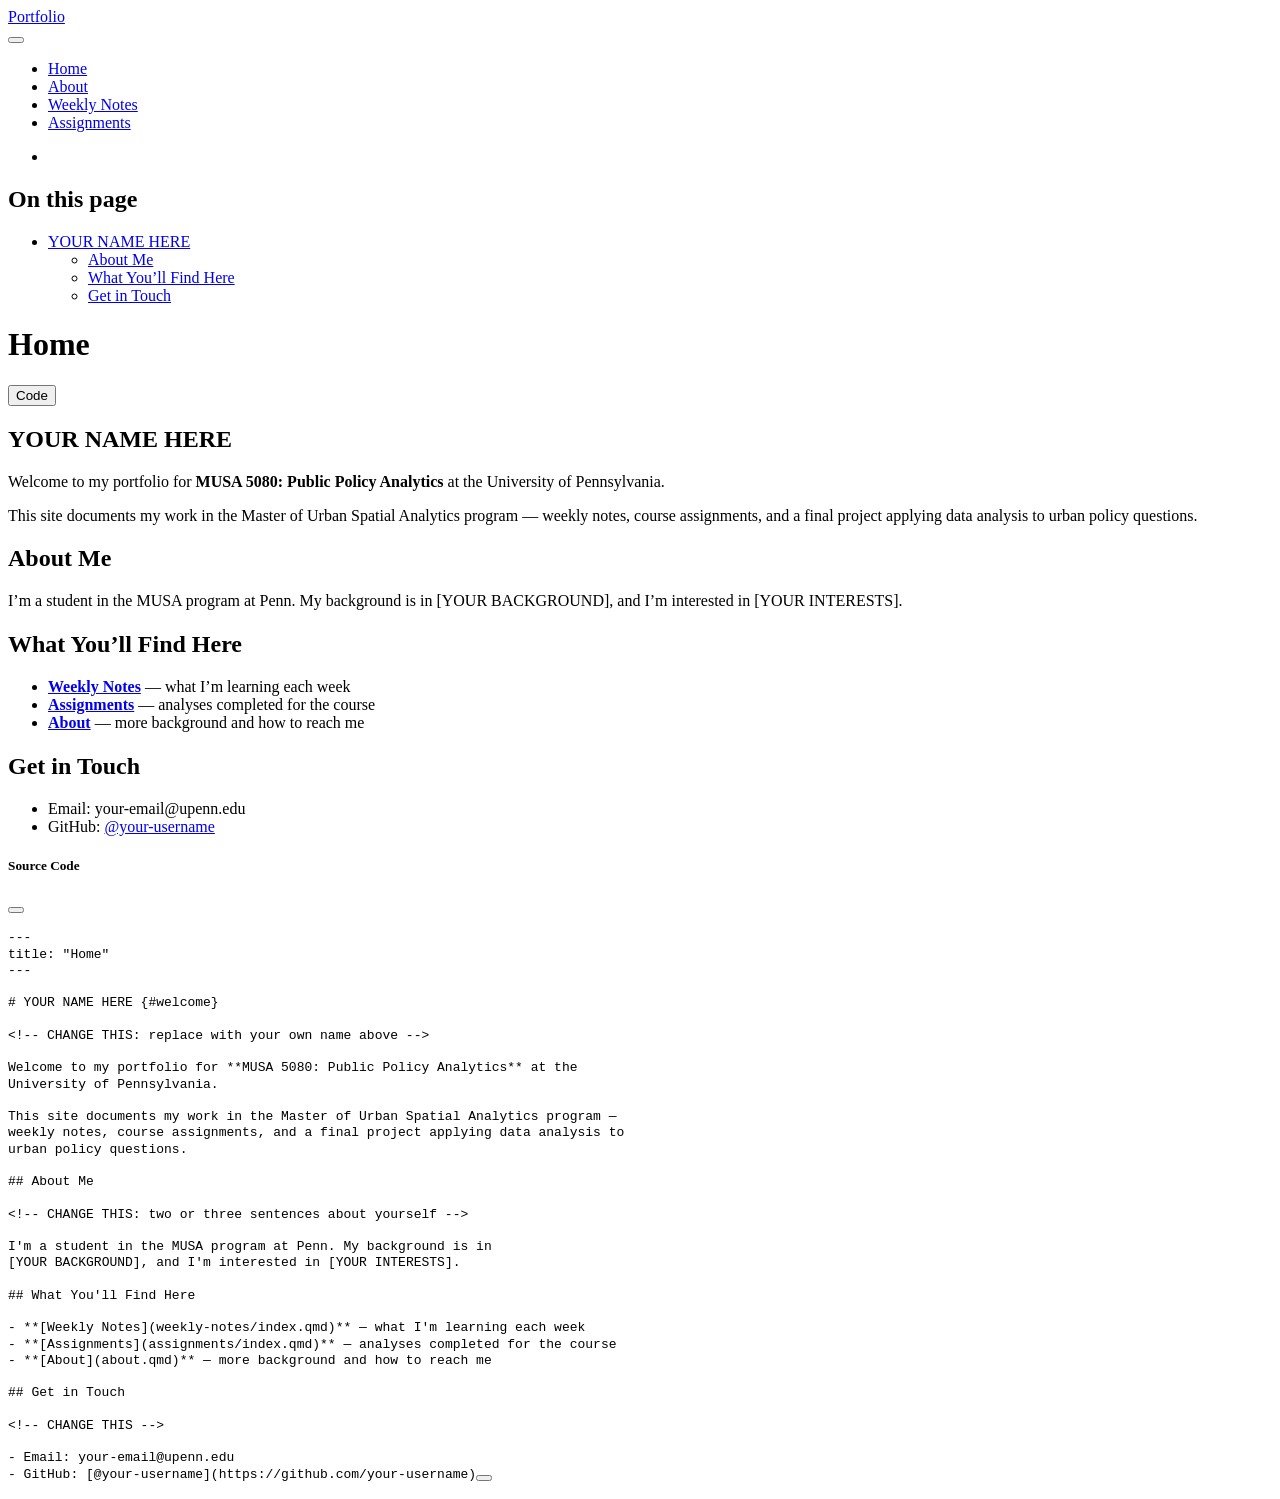
==== docs/index.html @ af9cc7c7 "Initial commit" ====
<!DOCTYPE html>
<html xmlns="http://www.w3.org/1999/xhtml" lang="en" xml:lang="en"><head>

<meta charset="utf-8">
<meta name="generator" content="quarto-1.6.42">

<meta name="viewport" content="width=device-width, initial-scale=1.0, user-scalable=yes">


<title>Home – YOUR NAME HERE - MUSA 5080 Portfolio</title>
<style>
code{white-space: pre-wrap;}
span.smallcaps{font-variant: small-caps;}
div.columns{display: flex; gap: min(4vw, 1.5em);}
div.column{flex: auto; overflow-x: auto;}
div.hanging-indent{margin-left: 1.5em; text-indent: -1.5em;}
ul.task-list{list-style: none;}
ul.task-list li input[type="checkbox"] {
  width: 0.8em;
  margin: 0 0.8em 0.2em -1em; /* quarto-specific, see https://github.com/quarto-dev/quarto-cli/issues/4556 */ 
  vertical-align: middle;
}
/* CSS for syntax highlighting */
pre > code.sourceCode { white-space: pre; position: relative; }
pre > code.sourceCode > span { line-height: 1.25; }
pre > code.sourceCode > span:empty { height: 1.2em; }
.sourceCode { overflow: visible; }
code.sourceCode > span { color: inherit; text-decoration: inherit; }
div.sourceCode { margin: 1em 0; }
pre.sourceCode { margin: 0; }
@media screen {
div.sourceCode { overflow: auto; }
}
@media print {
pre > code.sourceCode { white-space: pre-wrap; }
pre > code.sourceCode > span { display: inline-block; text-indent: -5em; padding-left: 5em; }
}
pre.numberSource code
  { counter-reset: source-line 0; }
pre.numberSource code > span
  { position: relative; left: -4em; counter-increment: source-line; }
pre.numberSource code > span > a:first-child::before
  { content: counter(source-line);
    position: relative; left: -1em; text-align: right; vertical-align: baseline;
    border: none; display: inline-block;
    -webkit-touch-callout: none; -webkit-user-select: none;
    -khtml-user-select: none; -moz-user-select: none;
    -ms-user-select: none; user-select: none;
    padding: 0 4px; width: 4em;
  }
pre.numberSource { margin-left: 3em;  padding-left: 4px; }
div.sourceCode
  {   }
@media screen {
pre > code.sourceCode > span > a:first-child::before { text-decoration: underline; }
}
</style>


<script src="site_libs/quarto-nav/quarto-nav.js"></script>
<script src="site_libs/quarto-nav/headroom.min.js"></script>
<script src="site_libs/clipboard/clipboard.min.js"></script>
<script src="site_libs/quarto-search/autocomplete.umd.js"></script>
<script src="site_libs/quarto-search/fuse.min.js"></script>
<script src="site_libs/quarto-search/quarto-search.js"></script>
<meta name="quarto:offset" content="./">
<script src="site_libs/quarto-html/quarto.js"></script>
<script src="site_libs/quarto-html/popper.min.js"></script>
<script src="site_libs/quarto-html/tippy.umd.min.js"></script>
<script src="site_libs/quarto-html/anchor.min.js"></script>
<link href="site_libs/quarto-html/tippy.css" rel="stylesheet">
<link href="site_libs/quarto-html/quarto-syntax-highlighting-2f5df379a58b258e96c21c0638c20c03.css" rel="stylesheet" id="quarto-text-highlighting-styles">
<script src="site_libs/bootstrap/bootstrap.min.js"></script>
<link href="site_libs/bootstrap/bootstrap-icons.css" rel="stylesheet">
<link href="site_libs/bootstrap/bootstrap-6bd9cfa162949bde0a231f530c97869d.min.css" rel="stylesheet" append-hash="true" id="quarto-bootstrap" data-mode="light">
<script id="quarto-search-options" type="application/json">{
  "location": "navbar",
  "copy-button": false,
  "collapse-after": 3,
  "panel-placement": "end",
  "type": "overlay",
  "limit": 50,
  "keyboard-shortcut": [
    "f",
    "/",
    "s"
  ],
  "show-item-context": false,
  "language": {
    "search-no-results-text": "No results",
    "search-matching-documents-text": "matching documents",
    "search-copy-link-title": "Copy link to search",
    "search-hide-matches-text": "Hide additional matches",
    "search-more-match-text": "more match in this document",
    "search-more-matches-text": "more matches in this document",
    "search-clear-button-title": "Clear",
    "search-text-placeholder": "",
    "search-detached-cancel-button-title": "Cancel",
    "search-submit-button-title": "Submit",
    "search-label": "Search"
  }
}</script>


</head>

<body class="nav-fixed">

<div id="quarto-search-results"></div>
  <header id="quarto-header" class="headroom fixed-top">
    <nav class="navbar navbar-expand-lg " data-bs-theme="dark">
      <div class="navbar-container container-fluid">
      <div class="navbar-brand-container mx-auto">
    <a class="navbar-brand" href="./index.html">
    <span class="navbar-title">Portfolio</span>
    </a>
  </div>
            <div id="quarto-search" class="" title="Search"></div>
          <button class="navbar-toggler" type="button" data-bs-toggle="collapse" data-bs-target="#navbarCollapse" aria-controls="navbarCollapse" role="menu" aria-expanded="false" aria-label="Toggle navigation" onclick="if (window.quartoToggleHeadroom) { window.quartoToggleHeadroom(); }">
  <span class="navbar-toggler-icon"></span>
</button>
          <div class="collapse navbar-collapse" id="navbarCollapse">
            <ul class="navbar-nav navbar-nav-scroll me-auto">
  <li class="nav-item">
    <a class="nav-link active" href="./index.html" aria-current="page"> 
<span class="menu-text">Home</span></a>
  </li>  
  <li class="nav-item">
    <a class="nav-link" href="./about.html"> 
<span class="menu-text">About</span></a>
  </li>  
  <li class="nav-item">
    <a class="nav-link" href="./weekly-notes/index.html"> 
<span class="menu-text">Weekly Notes</span></a>
  </li>  
  <li class="nav-item">
    <a class="nav-link" href="./assignments/index.html"> 
<span class="menu-text">Assignments</span></a>
  </li>  
</ul>
            <ul class="navbar-nav navbar-nav-scroll ms-auto">
  <li class="nav-item compact">
    <a class="nav-link" href="https://github.com/YOUR-USERNAME-HERE/MUSA-5080-portfolio"> <i class="bi bi-github" role="img">
</i> 
<span class="menu-text"></span></a>
  </li>  
</ul>
          </div> <!-- /navcollapse -->
            <div class="quarto-navbar-tools">
</div>
      </div> <!-- /container-fluid -->
    </nav>
</header>
<!-- content -->
<div id="quarto-content" class="quarto-container page-columns page-rows-contents page-layout-article page-navbar">
<!-- sidebar -->
<!-- margin-sidebar -->
    <div id="quarto-margin-sidebar" class="sidebar margin-sidebar">
        <nav id="TOC" role="doc-toc" class="toc-active">
    <h2 id="toc-title">On this page</h2>
   
  <ul>
  <li><a href="#welcome" id="toc-welcome" class="nav-link active" data-scroll-target="#welcome">YOUR NAME HERE</a>
  <ul class="collapse">
  <li><a href="#about-me" id="toc-about-me" class="nav-link" data-scroll-target="#about-me">About Me</a></li>
  <li><a href="#what-youll-find-here" id="toc-what-youll-find-here" class="nav-link" data-scroll-target="#what-youll-find-here">What You’ll Find Here</a></li>
  <li><a href="#get-in-touch" id="toc-get-in-touch" class="nav-link" data-scroll-target="#get-in-touch">Get in Touch</a></li>
  </ul></li>
  </ul>
</nav>
    </div>
<!-- main -->
<main class="content" id="quarto-document-content">

<header id="title-block-header" class="quarto-title-block default">
<div class="quarto-title">
<div class="quarto-title-block"><div><h1 class="title">Home</h1><button type="button" class="btn code-tools-button" id="quarto-code-tools-source"><i class="bi"></i> Code</button></div></div>
</div>



<div class="quarto-title-meta">

    
  
    
  </div>
  


</header>


<section id="welcome" class="level1">
<h1>YOUR NAME HERE</h1>
<!-- CHANGE THIS: replace with your own name above -->
<p>Welcome to my portfolio for <strong>MUSA 5080: Public Policy Analytics</strong> at the University of Pennsylvania.</p>
<p>This site documents my work in the Master of Urban Spatial Analytics program — weekly notes, course assignments, and a final project applying data analysis to urban policy questions.</p>
<section id="about-me" class="level2">
<h2 class="anchored" data-anchor-id="about-me">About Me</h2>
<!-- CHANGE THIS: two or three sentences about yourself -->
<p>I’m a student in the MUSA program at Penn. My background is in [YOUR BACKGROUND], and I’m interested in [YOUR INTERESTS].</p>
</section>
<section id="what-youll-find-here" class="level2">
<h2 class="anchored" data-anchor-id="what-youll-find-here">What You’ll Find Here</h2>
<ul>
<li><strong><a href="./weekly-notes/index.html">Weekly Notes</a></strong> — what I’m learning each week</li>
<li><strong><a href="./assignments/index.html">Assignments</a></strong> — analyses completed for the course</li>
<li><strong><a href="./about.html">About</a></strong> — more background and how to reach me</li>
</ul>
</section>
<section id="get-in-touch" class="level2">
<h2 class="anchored" data-anchor-id="get-in-touch">Get in Touch</h2>
<!-- CHANGE THIS -->
<ul>
<li>Email: your-email@upenn.edu</li>
<li>GitHub: <a href="https://github.com/your-username"><span class="citation" data-cites="your-username">@your-username</span></a></li>
</ul>


<!-- -->

</section>
</section>

</main> <!-- /main -->
<script id="quarto-html-after-body" type="application/javascript">
window.document.addEventListener("DOMContentLoaded", function (event) {
  const toggleBodyColorMode = (bsSheetEl) => {
    const mode = bsSheetEl.getAttribute("data-mode");
    const bodyEl = window.document.querySelector("body");
    if (mode === "dark") {
      bodyEl.classList.add("quarto-dark");
      bodyEl.classList.remove("quarto-light");
    } else {
      bodyEl.classList.add("quarto-light");
      bodyEl.classList.remove("quarto-dark");
    }
  }
  const toggleBodyColorPrimary = () => {
    const bsSheetEl = window.document.querySelector("link#quarto-bootstrap");
    if (bsSheetEl) {
      toggleBodyColorMode(bsSheetEl);
    }
  }
  toggleBodyColorPrimary();  
  const icon = "";
  const anchorJS = new window.AnchorJS();
  anchorJS.options = {
    placement: 'right',
    icon: icon
  };
  anchorJS.add('.anchored');
  const isCodeAnnotation = (el) => {
    for (const clz of el.classList) {
      if (clz.startsWith('code-annotation-')) {                     
        return true;
      }
    }
    return false;
  }
  const onCopySuccess = function(e) {
    // button target
    const button = e.trigger;
    // don't keep focus
    button.blur();
    // flash "checked"
    button.classList.add('code-copy-button-checked');
    var currentTitle = button.getAttribute("title");
    button.setAttribute("title", "Copied!");
    let tooltip;
    if (window.bootstrap) {
      button.setAttribute("data-bs-toggle", "tooltip");
      button.setAttribute("data-bs-placement", "left");
      button.setAttribute("data-bs-title", "Copied!");
      tooltip = new bootstrap.Tooltip(button, 
        { trigger: "manual", 
          customClass: "code-copy-button-tooltip",
          offset: [0, -8]});
      tooltip.show();    
    }
    setTimeout(function() {
      if (tooltip) {
        tooltip.hide();
        button.removeAttribute("data-bs-title");
        button.removeAttribute("data-bs-toggle");
        button.removeAttribute("data-bs-placement");
      }
      button.setAttribute("title", currentTitle);
      button.classList.remove('code-copy-button-checked');
    }, 1000);
    // clear code selection
    e.clearSelection();
  }
  const getTextToCopy = function(trigger) {
      const codeEl = trigger.previousElementSibling.cloneNode(true);
      for (const childEl of codeEl.children) {
        if (isCodeAnnotation(childEl)) {
          childEl.remove();
        }
      }
      return codeEl.innerText;
  }
  const clipboard = new window.ClipboardJS('.code-copy-button:not([data-in-quarto-modal])', {
    text: getTextToCopy
  });
  clipboard.on('success', onCopySuccess);
  if (window.document.getElementById('quarto-embedded-source-code-modal')) {
    const clipboardModal = new window.ClipboardJS('.code-copy-button[data-in-quarto-modal]', {
      text: getTextToCopy,
      container: window.document.getElementById('quarto-embedded-source-code-modal')
    });
    clipboardModal.on('success', onCopySuccess);
  }
  const viewSource = window.document.getElementById('quarto-view-source') ||
                     window.document.getElementById('quarto-code-tools-source');
  if (viewSource) {
    const sourceUrl = viewSource.getAttribute("data-quarto-source-url");
    viewSource.addEventListener("click", function(e) {
      if (sourceUrl) {
        // rstudio viewer pane
        if (/\bcapabilities=\b/.test(window.location)) {
          window.open(sourceUrl);
        } else {
          window.location.href = sourceUrl;
        }
      } else {
        const modal = new bootstrap.Modal(document.getElementById('quarto-embedded-source-code-modal'));
        modal.show();
      }
      return false;
    });
  }
  function toggleCodeHandler(show) {
    return function(e) {
      const detailsSrc = window.document.querySelectorAll(".cell > details > .sourceCode");
      for (let i=0; i<detailsSrc.length; i++) {
        const details = detailsSrc[i].parentElement;
        if (show) {
          details.open = true;
        } else {
          details.removeAttribute("open");
        }
      }
      const cellCodeDivs = window.document.querySelectorAll(".cell > .sourceCode");
      const fromCls = show ? "hidden" : "unhidden";
      const toCls = show ? "unhidden" : "hidden";
      for (let i=0; i<cellCodeDivs.length; i++) {
        const codeDiv = cellCodeDivs[i];
        if (codeDiv.classList.contains(fromCls)) {
          codeDiv.classList.remove(fromCls);
          codeDiv.classList.add(toCls);
        } 
      }
      return false;
    }
  }
  const hideAllCode = window.document.getElementById("quarto-hide-all-code");
  if (hideAllCode) {
    hideAllCode.addEventListener("click", toggleCodeHandler(false));
  }
  const showAllCode = window.document.getElementById("quarto-show-all-code");
  if (showAllCode) {
    showAllCode.addEventListener("click", toggleCodeHandler(true));
  }
    var localhostRegex = new RegExp(/^(?:http|https):\/\/localhost\:?[0-9]*\//);
    var mailtoRegex = new RegExp(/^mailto:/);
      var filterRegex = new RegExp('/' + window.location.host + '/');
    var isInternal = (href) => {
        return filterRegex.test(href) || localhostRegex.test(href) || mailtoRegex.test(href);
    }
    // Inspect non-navigation links and adorn them if external
 	var links = window.document.querySelectorAll('a[href]:not(.nav-link):not(.navbar-brand):not(.toc-action):not(.sidebar-link):not(.sidebar-item-toggle):not(.pagination-link):not(.no-external):not([aria-hidden]):not(.dropdown-item):not(.quarto-navigation-tool):not(.about-link)');
    for (var i=0; i<links.length; i++) {
      const link = links[i];
      if (!isInternal(link.href)) {
        // undo the damage that might have been done by quarto-nav.js in the case of
        // links that we want to consider external
        if (link.dataset.originalHref !== undefined) {
          link.href = link.dataset.originalHref;
        }
      }
    }
  function tippyHover(el, contentFn, onTriggerFn, onUntriggerFn) {
    const config = {
      allowHTML: true,
      maxWidth: 500,
      delay: 100,
      arrow: false,
      appendTo: function(el) {
          return el.parentElement;
      },
      interactive: true,
      interactiveBorder: 10,
      theme: 'quarto',
      placement: 'bottom-start',
    };
    if (contentFn) {
      config.content = contentFn;
    }
    if (onTriggerFn) {
      config.onTrigger = onTriggerFn;
    }
    if (onUntriggerFn) {
      config.onUntrigger = onUntriggerFn;
    }
    window.tippy(el, config); 
  }
  const noterefs = window.document.querySelectorAll('a[role="doc-noteref"]');
  for (var i=0; i<noterefs.length; i++) {
    const ref = noterefs[i];
    tippyHover(ref, function() {
      // use id or data attribute instead here
      let href = ref.getAttribute('data-footnote-href') || ref.getAttribute('href');
      try { href = new URL(href).hash; } catch {}
      const id = href.replace(/^#\/?/, "");
      const note = window.document.getElementById(id);
      if (note) {
        return note.innerHTML;
      } else {
        return "";
      }
    });
  }
  const xrefs = window.document.querySelectorAll('a.quarto-xref');
  const processXRef = (id, note) => {
    // Strip column container classes
    const stripColumnClz = (el) => {
      el.classList.remove("page-full", "page-columns");
      if (el.children) {
        for (const child of el.children) {
          stripColumnClz(child);
        }
      }
    }
    stripColumnClz(note)
    if (id === null || id.startsWith('sec-')) {
      // Special case sections, only their first couple elements
      const container = document.createElement("div");
      if (note.children && note.children.length > 2) {
        container.appendChild(note.children[0].cloneNode(true));
        for (let i = 1; i < note.children.length; i++) {
          const child = note.children[i];
          if (child.tagName === "P" && child.innerText === "") {
            continue;
          } else {
            container.appendChild(child.cloneNode(true));
            break;
          }
        }
        if (window.Quarto?.typesetMath) {
          window.Quarto.typesetMath(container);
        }
        return container.innerHTML
      } else {
        if (window.Quarto?.typesetMath) {
          window.Quarto.typesetMath(note);
        }
        return note.innerHTML;
      }
    } else {
      // Remove any anchor links if they are present
      const anchorLink = note.querySelector('a.anchorjs-link');
      if (anchorLink) {
        anchorLink.remove();
      }
      if (window.Quarto?.typesetMath) {
        window.Quarto.typesetMath(note);
      }
      if (note.classList.contains("callout")) {
        return note.outerHTML;
      } else {
        return note.innerHTML;
      }
    }
  }
  for (var i=0; i<xrefs.length; i++) {
    const xref = xrefs[i];
    tippyHover(xref, undefined, function(instance) {
      instance.disable();
      let url = xref.getAttribute('href');
      let hash = undefined; 
      if (url.startsWith('#')) {
        hash = url;
      } else {
        try { hash = new URL(url).hash; } catch {}
      }
      if (hash) {
        const id = hash.replace(/^#\/?/, "");
        const note = window.document.getElementById(id);
        if (note !== null) {
          try {
            const html = processXRef(id, note.cloneNode(true));
            instance.setContent(html);
          } finally {
            instance.enable();
            instance.show();
          }
        } else {
          // See if we can fetch this
          fetch(url.split('#')[0])
          .then(res => res.text())
          .then(html => {
            const parser = new DOMParser();
            const htmlDoc = parser.parseFromString(html, "text/html");
            const note = htmlDoc.getElementById(id);
            if (note !== null) {
              const html = processXRef(id, note);
              instance.setContent(html);
            } 
          }).finally(() => {
            instance.enable();
            instance.show();
          });
        }
      } else {
        // See if we can fetch a full url (with no hash to target)
        // This is a special case and we should probably do some content thinning / targeting
        fetch(url)
        .then(res => res.text())
        .then(html => {
          const parser = new DOMParser();
          const htmlDoc = parser.parseFromString(html, "text/html");
          const note = htmlDoc.querySelector('main.content');
          if (note !== null) {
            // This should only happen for chapter cross references
            // (since there is no id in the URL)
            // remove the first header
            if (note.children.length > 0 && note.children[0].tagName === "HEADER") {
              note.children[0].remove();
            }
            const html = processXRef(null, note);
            instance.setContent(html);
          } 
        }).finally(() => {
          instance.enable();
          instance.show();
        });
      }
    }, function(instance) {
    });
  }
      let selectedAnnoteEl;
      const selectorForAnnotation = ( cell, annotation) => {
        let cellAttr = 'data-code-cell="' + cell + '"';
        let lineAttr = 'data-code-annotation="' +  annotation + '"';
        const selector = 'span[' + cellAttr + '][' + lineAttr + ']';
        return selector;
      }
      const selectCodeLines = (annoteEl) => {
        const doc = window.document;
        const targetCell = annoteEl.getAttribute("data-target-cell");
        const targetAnnotation = annoteEl.getAttribute("data-target-annotation");
        const annoteSpan = window.document.querySelector(selectorForAnnotation(targetCell, targetAnnotation));
        const lines = annoteSpan.getAttribute("data-code-lines").split(",");
        const lineIds = lines.map((line) => {
          return targetCell + "-" + line;
        })
        let top = null;
        let height = null;
        let parent = null;
        if (lineIds.length > 0) {
            //compute the position of the single el (top and bottom and make a div)
            const el = window.document.getElementById(lineIds[0]);
            top = el.offsetTop;
            height = el.offsetHeight;
            parent = el.parentElement.parentElement;
          if (lineIds.length > 1) {
            const lastEl = window.document.getElementById(lineIds[lineIds.length - 1]);
            const bottom = lastEl.offsetTop + lastEl.offsetHeight;
            height = bottom - top;
          }
          if (top !== null && height !== null && parent !== null) {
            // cook up a div (if necessary) and position it 
            let div = window.document.getElementById("code-annotation-line-highlight");
            if (div === null) {
              div = window.document.createElement("div");
              div.setAttribute("id", "code-annotation-line-highlight");
              div.style.position = 'absolute';
              parent.appendChild(div);
            }
            div.style.top = top - 2 + "px";
            div.style.height = height + 4 + "px";
            div.style.left = 0;
            let gutterDiv = window.document.getElementById("code-annotation-line-highlight-gutter");
            if (gutterDiv === null) {
              gutterDiv = window.document.createElement("div");
              gutterDiv.setAttribute("id", "code-annotation-line-highlight-gutter");
              gutterDiv.style.position = 'absolute';
              const codeCell = window.document.getElementById(targetCell);
              const gutter = codeCell.querySelector('.code-annotation-gutter');
              gutter.appendChild(gutterDiv);
            }
            gutterDiv.style.top = top - 2 + "px";
            gutterDiv.style.height = height + 4 + "px";
          }
          selectedAnnoteEl = annoteEl;
        }
      };
      const unselectCodeLines = () => {
        const elementsIds = ["code-annotation-line-highlight", "code-annotation-line-highlight-gutter"];
        elementsIds.forEach((elId) => {
          const div = window.document.getElementById(elId);
          if (div) {
            div.remove();
          }
        });
        selectedAnnoteEl = undefined;
      };
        // Handle positioning of the toggle
    window.addEventListener(
      "resize",
      throttle(() => {
        elRect = undefined;
        if (selectedAnnoteEl) {
          selectCodeLines(selectedAnnoteEl);
        }
      }, 10)
    );
    function throttle(fn, ms) {
    let throttle = false;
    let timer;
      return (...args) => {
        if(!throttle) { // first call gets through
            fn.apply(this, args);
            throttle = true;
        } else { // all the others get throttled
            if(timer) clearTimeout(timer); // cancel #2
            timer = setTimeout(() => {
              fn.apply(this, args);
              timer = throttle = false;
            }, ms);
        }
      };
    }
      // Attach click handler to the DT
      const annoteDls = window.document.querySelectorAll('dt[data-target-cell]');
      for (const annoteDlNode of annoteDls) {
        annoteDlNode.addEventListener('click', (event) => {
          const clickedEl = event.target;
          if (clickedEl !== selectedAnnoteEl) {
            unselectCodeLines();
            const activeEl = window.document.querySelector('dt[data-target-cell].code-annotation-active');
            if (activeEl) {
              activeEl.classList.remove('code-annotation-active');
            }
            selectCodeLines(clickedEl);
            clickedEl.classList.add('code-annotation-active');
          } else {
            // Unselect the line
            unselectCodeLines();
            clickedEl.classList.remove('code-annotation-active');
          }
        });
      }
  const findCites = (el) => {
    const parentEl = el.parentElement;
    if (parentEl) {
      const cites = parentEl.dataset.cites;
      if (cites) {
        return {
          el,
          cites: cites.split(' ')
        };
      } else {
        return findCites(el.parentElement)
      }
    } else {
      return undefined;
    }
  };
  var bibliorefs = window.document.querySelectorAll('a[role="doc-biblioref"]');
  for (var i=0; i<bibliorefs.length; i++) {
    const ref = bibliorefs[i];
    const citeInfo = findCites(ref);
    if (citeInfo) {
      tippyHover(citeInfo.el, function() {
        var popup = window.document.createElement('div');
        citeInfo.cites.forEach(function(cite) {
          var citeDiv = window.document.createElement('div');
          citeDiv.classList.add('hanging-indent');
          citeDiv.classList.add('csl-entry');
          var biblioDiv = window.document.getElementById('ref-' + cite);
          if (biblioDiv) {
            citeDiv.innerHTML = biblioDiv.innerHTML;
          }
          popup.appendChild(citeDiv);
        });
        return popup.innerHTML;
      });
    }
  }
});
</script><div class="modal fade" id="quarto-embedded-source-code-modal" tabindex="-1" aria-labelledby="quarto-embedded-source-code-modal-label" aria-hidden="true"><div class="modal-dialog modal-dialog-scrollable"><div class="modal-content"><div class="modal-header"><h5 class="modal-title" id="quarto-embedded-source-code-modal-label">Source Code</h5><button class="btn-close" data-bs-dismiss="modal"></button></div><div class="modal-body"><div class="">
<div class="sourceCode" id="cb1" data-shortcodes="false"><pre class="sourceCode markdown code-with-copy"><code class="sourceCode markdown"><span id="cb1-1"><a href="#cb1-1" aria-hidden="true" tabindex="-1"></a><span class="co">---</span></span>
<span id="cb1-2"><a href="#cb1-2" aria-hidden="true" tabindex="-1"></a><span class="an">title:</span><span class="co"> "Home"</span></span>
<span id="cb1-3"><a href="#cb1-3" aria-hidden="true" tabindex="-1"></a><span class="co">---</span></span>
<span id="cb1-4"><a href="#cb1-4" aria-hidden="true" tabindex="-1"></a></span>
<span id="cb1-5"><a href="#cb1-5" aria-hidden="true" tabindex="-1"></a><span class="fu"># YOUR NAME HERE {#welcome}</span></span>
<span id="cb1-6"><a href="#cb1-6" aria-hidden="true" tabindex="-1"></a></span>
<span id="cb1-7"><a href="#cb1-7" aria-hidden="true" tabindex="-1"></a><span class="co">&lt;!-- CHANGE THIS: replace with your own name above --&gt;</span></span>
<span id="cb1-8"><a href="#cb1-8" aria-hidden="true" tabindex="-1"></a></span>
<span id="cb1-9"><a href="#cb1-9" aria-hidden="true" tabindex="-1"></a>Welcome to my portfolio for **MUSA 5080: Public Policy Analytics** at the</span>
<span id="cb1-10"><a href="#cb1-10" aria-hidden="true" tabindex="-1"></a>University of Pennsylvania.</span>
<span id="cb1-11"><a href="#cb1-11" aria-hidden="true" tabindex="-1"></a></span>
<span id="cb1-12"><a href="#cb1-12" aria-hidden="true" tabindex="-1"></a>This site documents my work in the Master of Urban Spatial Analytics program —</span>
<span id="cb1-13"><a href="#cb1-13" aria-hidden="true" tabindex="-1"></a>weekly notes, course assignments, and a final project applying data analysis to</span>
<span id="cb1-14"><a href="#cb1-14" aria-hidden="true" tabindex="-1"></a>urban policy questions.</span>
<span id="cb1-15"><a href="#cb1-15" aria-hidden="true" tabindex="-1"></a></span>
<span id="cb1-16"><a href="#cb1-16" aria-hidden="true" tabindex="-1"></a><span class="fu">## About Me</span></span>
<span id="cb1-17"><a href="#cb1-17" aria-hidden="true" tabindex="-1"></a></span>
<span id="cb1-18"><a href="#cb1-18" aria-hidden="true" tabindex="-1"></a><span class="co">&lt;!-- CHANGE THIS: two or three sentences about yourself --&gt;</span></span>
<span id="cb1-19"><a href="#cb1-19" aria-hidden="true" tabindex="-1"></a></span>
<span id="cb1-20"><a href="#cb1-20" aria-hidden="true" tabindex="-1"></a>I'm a student in the MUSA program at Penn. My background is in</span>
<span id="cb1-21"><a href="#cb1-21" aria-hidden="true" tabindex="-1"></a><span class="co">[</span><span class="ot">YOUR BACKGROUND</span><span class="co">]</span>, and I'm interested in <span class="co">[</span><span class="ot">YOUR INTERESTS</span><span class="co">]</span>.</span>
<span id="cb1-22"><a href="#cb1-22" aria-hidden="true" tabindex="-1"></a></span>
<span id="cb1-23"><a href="#cb1-23" aria-hidden="true" tabindex="-1"></a><span class="fu">## What You'll Find Here</span></span>
<span id="cb1-24"><a href="#cb1-24" aria-hidden="true" tabindex="-1"></a></span>
<span id="cb1-25"><a href="#cb1-25" aria-hidden="true" tabindex="-1"></a><span class="ss">- </span>**[Weekly Notes](weekly-notes/index.qmd)** — what I'm learning each week</span>
<span id="cb1-26"><a href="#cb1-26" aria-hidden="true" tabindex="-1"></a><span class="ss">- </span>**[Assignments](assignments/index.qmd)** — analyses completed for the course</span>
<span id="cb1-27"><a href="#cb1-27" aria-hidden="true" tabindex="-1"></a><span class="ss">- </span>**[About](about.qmd)** — more background and how to reach me</span>
<span id="cb1-28"><a href="#cb1-28" aria-hidden="true" tabindex="-1"></a></span>
<span id="cb1-29"><a href="#cb1-29" aria-hidden="true" tabindex="-1"></a><span class="fu">## Get in Touch</span></span>
<span id="cb1-30"><a href="#cb1-30" aria-hidden="true" tabindex="-1"></a></span>
<span id="cb1-31"><a href="#cb1-31" aria-hidden="true" tabindex="-1"></a><span class="co">&lt;!-- CHANGE THIS --&gt;</span></span>
<span id="cb1-32"><a href="#cb1-32" aria-hidden="true" tabindex="-1"></a></span>
<span id="cb1-33"><a href="#cb1-33" aria-hidden="true" tabindex="-1"></a><span class="ss">- </span>Email: your-email@upenn.edu</span>
<span id="cb1-34"><a href="#cb1-34" aria-hidden="true" tabindex="-1"></a><span class="ss">- </span>GitHub: <span class="co">[</span><span class="ot">@your-username</span><span class="co">](https://github.com/your-username)</span></span></code><button title="Copy to Clipboard" class="code-copy-button" data-in-quarto-modal=""><i class="bi"></i></button></pre></div>
</div></div></div></div></div>
</div> <!-- /content -->




</body></html>
---- docs/site_libs/quarto-html/tippy.css ----
.tippy-box[data-animation=fade][data-state=hidden]{opacity:0}[data-tippy-root]{max-width:calc(100vw - 10px)}.tippy-box{position:relative;background-color:#333;color:#fff;border-radius:4px;font-size:14px;line-height:1.4;white-space:normal;outline:0;transition-property:transform,visibility,opacity}.tippy-box[data-placement^=top]>.tippy-arrow{bottom:0}.tippy-box[data-placement^=top]>.tippy-arrow:before{bottom:-7px;left:0;border-width:8px 8px 0;border-top-color:initial;transform-origin:center top}.tippy-box[data-placement^=bottom]>.tippy-arrow{top:0}.tippy-box[data-placement^=bottom]>.tippy-arrow:before{top:-7px;left:0;border-width:0 8px 8px;border-bottom-color:initial;transform-origin:center bottom}.tippy-box[data-placement^=left]>.tippy-arrow{right:0}.tippy-box[data-placement^=left]>.tippy-arrow:before{border-width:8px 0 8px 8px;border-left-color:initial;right:-7px;transform-origin:center left}.tippy-box[data-placement^=right]>.tippy-arrow{left:0}.tippy-box[data-placement^=right]>.tippy-arrow:before{left:-7px;border-width:8px 8px 8px 0;border-right-color:initial;transform-origin:center right}.tippy-box[data-inertia][data-state=visible]{transition-timing-function:cubic-bezier(.54,1.5,.38,1.11)}.tippy-arrow{width:16px;height:16px;color:#333}.tippy-arrow:before{content:"";position:absolute;border-color:transparent;border-style:solid}.tippy-content{position:relative;padding:5px 9px;z-index:1}
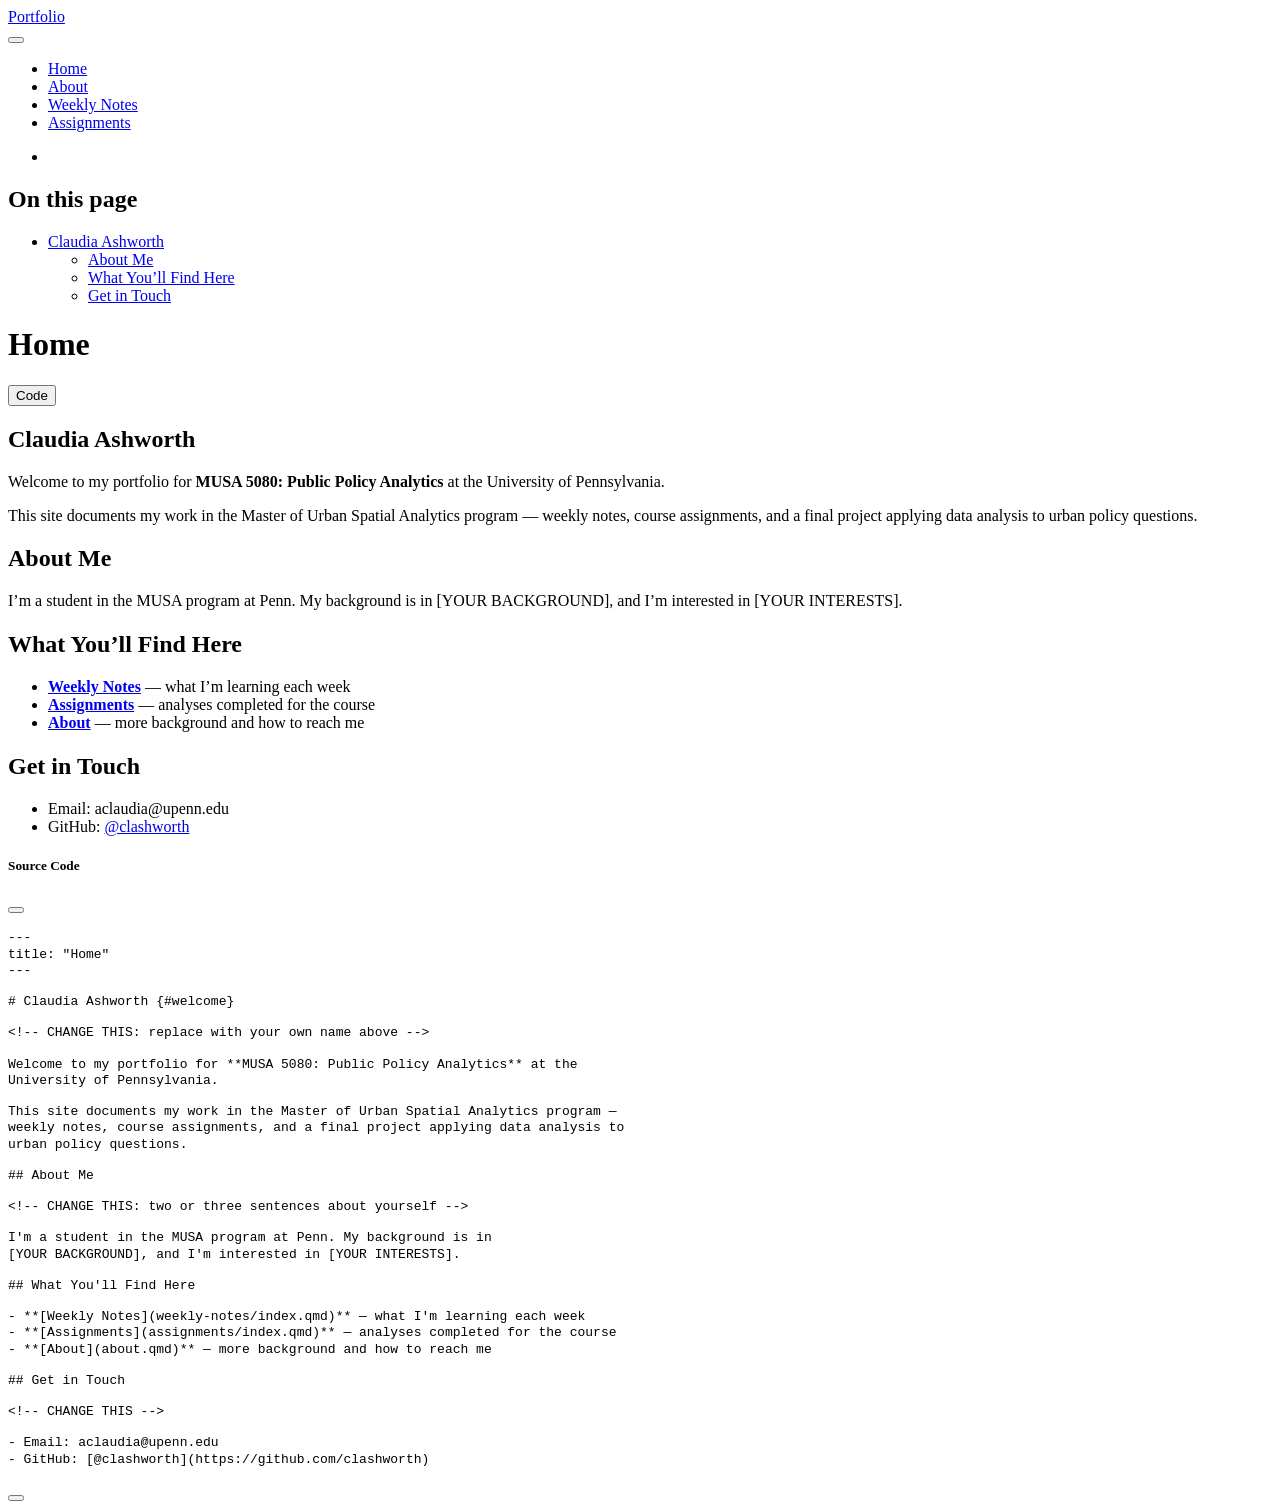
==== commit 6d95e2a6: "Added my name" ====
--- a/docs/index.html
+++ b/docs/index.html
@@ -2,17 +2,23 @@
 <html xmlns="http://www.w3.org/1999/xhtml" lang="en" xml:lang="en"><head>
 
 <meta charset="utf-8">
-<meta name="generator" content="quarto-1.6.42">
+<meta name="generator" content="quarto-1.10.18">
 
 <meta name="viewport" content="width=device-width, initial-scale=1.0, user-scalable=yes">
 
 
-<title>Home – YOUR NAME HERE - MUSA 5080 Portfolio</title>
+<title>Home – Claudia Ashworth - MUSA 5080 Portfolio</title>
 <style>
-code{white-space: pre-wrap;}
+/* Default styles provided by pandoc.
+** See https://pandoc.org/MANUAL.html#variables-for-html for config info.
+*/
 span.smallcaps{font-variant: small-caps;}
-div.columns{display: flex; gap: min(4vw, 1.5em);}
-div.column{flex: auto; overflow-x: auto;}
+div.columns{display: flex; gap: 1.5em;}
+div.column{flex: auto;}
+@media screen {
+div.columns{gap: min(4vw, 1.5em);}
+div.column{overflow-x: auto;}
+}
 div.hanging-indent{margin-left: 1.5em; text-indent: -1.5em;}
 ul.task-list{list-style: none;}
 ul.task-list li input[type="checkbox"] {
@@ -21,8 +27,9 @@
   vertical-align: middle;
 }
 /* CSS for syntax highlighting */
+html { -webkit-text-size-adjust: 100%; }
 pre > code.sourceCode { white-space: pre; position: relative; }
-pre > code.sourceCode > span { line-height: 1.25; }
+pre > code.sourceCode > span { display: inline-block; line-height: 1.25; }
 pre > code.sourceCode > span:empty { height: 1.2em; }
 .sourceCode { overflow: visible; }
 code.sourceCode > span { color: inherit; text-decoration: inherit; }
@@ -33,7 +40,7 @@
 }
 @media print {
 pre > code.sourceCode { white-space: pre-wrap; }
-pre > code.sourceCode > span { display: inline-block; text-indent: -5em; padding-left: 5em; }
+pre > code.sourceCode > span { text-indent: -5em; padding-left: 5em; }
 }
 pre.numberSource code
   { counter-reset: source-line 0; }
@@ -64,15 +71,16 @@
 <script src="site_libs/quarto-search/fuse.min.js"></script>
 <script src="site_libs/quarto-search/quarto-search.js"></script>
 <meta name="quarto:offset" content="./">
-<script src="site_libs/quarto-html/quarto.js"></script>
+<script src="site_libs/quarto-html/quarto.js" type="module"></script>
+<script src="site_libs/quarto-html/tabsets/tabsets.js" type="module"></script>
 <script src="site_libs/quarto-html/popper.min.js"></script>
 <script src="site_libs/quarto-html/tippy.umd.min.js"></script>
 <script src="site_libs/quarto-html/anchor.min.js"></script>
 <link href="site_libs/quarto-html/tippy.css" rel="stylesheet">
-<link href="site_libs/quarto-html/quarto-syntax-highlighting-2f5df379a58b258e96c21c0638c20c03.css" rel="stylesheet" id="quarto-text-highlighting-styles">
+<link href="site_libs/quarto-html/quarto-syntax-highlighting-64a204ab8560d761af7679ceaba22944.css" rel="stylesheet" id="quarto-text-highlighting-styles">
 <script src="site_libs/bootstrap/bootstrap.min.js"></script>
 <link href="site_libs/bootstrap/bootstrap-icons.css" rel="stylesheet">
-<link href="site_libs/bootstrap/bootstrap-6bd9cfa162949bde0a231f530c97869d.min.css" rel="stylesheet" append-hash="true" id="quarto-bootstrap" data-mode="light">
+<link href="site_libs/bootstrap/bootstrap-445b8638c3d06994fee0907d791121c4.min.css" rel="stylesheet" append-hash="true" id="quarto-bootstrap" data-mode="light">
 <script id="quarto-search-options" type="application/json">{
   "location": "navbar",
   "copy-button": false,
@@ -104,7 +112,7 @@
 
 </head>
 
-<body class="nav-fixed">
+<body class="nav-fixed quarto-light">
 
 <div id="quarto-search-results"></div>
   <header id="quarto-header" class="headroom fixed-top">
@@ -140,7 +148,7 @@
 </ul>
             <ul class="navbar-nav navbar-nav-scroll ms-auto">
   <li class="nav-item compact">
-    <a class="nav-link" href="https://github.com/YOUR-USERNAME-HERE/MUSA-5080-portfolio"> <i class="bi bi-github" role="img">
+    <a class="nav-link" href="https://github.com/clashworth/MUSA-5080-portfolio"> <i class="bi bi-github" role="img">
 </i> 
 <span class="menu-text"></span></a>
   </li>  
@@ -160,7 +168,7 @@
     <h2 id="toc-title">On this page</h2>
    
   <ul>
-  <li><a href="#welcome" id="toc-welcome" class="nav-link active" data-scroll-target="#welcome">YOUR NAME HERE</a>
+  <li><a href="#welcome" id="toc-welcome" class="nav-link active" data-scroll-target="#welcome">Claudia Ashworth</a>
   <ul class="collapse">
   <li><a href="#about-me" id="toc-about-me" class="nav-link" data-scroll-target="#about-me">About Me</a></li>
   <li><a href="#what-youll-find-here" id="toc-what-youll-find-here" class="nav-link" data-scroll-target="#what-youll-find-here">What You’ll Find Here</a></li>
@@ -192,7 +200,7 @@
 
 
 <section id="welcome" class="level1">
-<h1>YOUR NAME HERE</h1>
+<h1>Claudia Ashworth</h1>
 <!-- CHANGE THIS: replace with your own name above -->
 <p>Welcome to my portfolio for <strong>MUSA 5080: Public Policy Analytics</strong> at the University of Pennsylvania.</p>
 <p>This site documents my work in the Master of Urban Spatial Analytics program — weekly notes, course assignments, and a final project applying data analysis to urban policy questions.</p>
@@ -213,8 +221,8 @@
 <h2 class="anchored" data-anchor-id="get-in-touch">Get in Touch</h2>
 <!-- CHANGE THIS -->
 <ul>
-<li>Email: your-email@upenn.edu</li>
-<li>GitHub: <a href="https://github.com/your-username"><span class="citation" data-cites="your-username">@your-username</span></a></li>
+<li>Email: aclaudia@upenn.edu</li>
+<li>GitHub: <a href="https://github.com/clashworth"><span class="citation" data-cites="clashworth">@clashworth</span></a></li>
 </ul>
 
 
@@ -225,287 +233,294 @@
 
 </main> <!-- /main -->
 <script id="quarto-html-after-body" type="application/javascript">
-window.document.addEventListener("DOMContentLoaded", function (event) {
-  const toggleBodyColorMode = (bsSheetEl) => {
-    const mode = bsSheetEl.getAttribute("data-mode");
-    const bodyEl = window.document.querySelector("body");
-    if (mode === "dark") {
-      bodyEl.classList.add("quarto-dark");
-      bodyEl.classList.remove("quarto-light");
-    } else {
-      bodyEl.classList.add("quarto-light");
-      bodyEl.classList.remove("quarto-dark");
-    }
-  }
-  const toggleBodyColorPrimary = () => {
-    const bsSheetEl = window.document.querySelector("link#quarto-bootstrap");
-    if (bsSheetEl) {
-      toggleBodyColorMode(bsSheetEl);
-    }
-  }
-  toggleBodyColorPrimary();  
-  const icon = "";
-  const anchorJS = new window.AnchorJS();
-  anchorJS.options = {
-    placement: 'right',
-    icon: icon
-  };
-  anchorJS.add('.anchored');
-  const isCodeAnnotation = (el) => {
-    for (const clz of el.classList) {
-      if (clz.startsWith('code-annotation-')) {                     
-        return true;
-      }
-    }
-    return false;
-  }
-  const onCopySuccess = function(e) {
-    // button target
-    const button = e.trigger;
-    // don't keep focus
-    button.blur();
-    // flash "checked"
-    button.classList.add('code-copy-button-checked');
-    var currentTitle = button.getAttribute("title");
-    button.setAttribute("title", "Copied!");
-    let tooltip;
-    if (window.bootstrap) {
-      button.setAttribute("data-bs-toggle", "tooltip");
-      button.setAttribute("data-bs-placement", "left");
-      button.setAttribute("data-bs-title", "Copied!");
-      tooltip = new bootstrap.Tooltip(button, 
-        { trigger: "manual", 
-          customClass: "code-copy-button-tooltip",
-          offset: [0, -8]});
-      tooltip.show();    
-    }
-    setTimeout(function() {
-      if (tooltip) {
-        tooltip.hide();
-        button.removeAttribute("data-bs-title");
-        button.removeAttribute("data-bs-toggle");
-        button.removeAttribute("data-bs-placement");
-      }
-      button.setAttribute("title", currentTitle);
-      button.classList.remove('code-copy-button-checked');
-    }, 1000);
-    // clear code selection
-    e.clearSelection();
-  }
-  const getTextToCopy = function(trigger) {
-      const codeEl = trigger.previousElementSibling.cloneNode(true);
+  window.document.addEventListener("DOMContentLoaded", function (event) {
+    const icon = "";
+    const anchorJS = new window.AnchorJS();
+    anchorJS.options = {
+      placement: 'right',
+      icon: icon
+    };
+    anchorJS.add('.anchored');
+    const isCodeAnnotation = (el) => {
+      for (const clz of el.classList) {
+        if (clz.startsWith('code-annotation-')) {                     
+          return true;
+        }
+      }
+      return false;
+    }
+    const onCopySuccess = function(e) {
+      // button target
+      const button = e.trigger;
+      // don't keep focus
+      button.blur();
+      // flash "checked"
+      button.classList.add('code-copy-button-checked');
+      var currentTitle = button.getAttribute("title");
+      button.setAttribute("title", "Copied!");
+      let tooltip;
+      if (window.bootstrap) {
+        button.setAttribute("data-bs-toggle", "tooltip");
+        button.setAttribute("data-bs-placement", "left");
+        button.setAttribute("data-bs-title", "Copied!");
+        tooltip = new bootstrap.Tooltip(button, 
+          { trigger: "manual", 
+            customClass: "code-copy-button-tooltip",
+            offset: [0, -8]});
+        tooltip.show();    
+      }
+      setTimeout(function() {
+        if (tooltip) {
+          tooltip.hide();
+          button.removeAttribute("data-bs-title");
+          button.removeAttribute("data-bs-toggle");
+          button.removeAttribute("data-bs-placement");
+        }
+        button.setAttribute("title", currentTitle);
+        button.classList.remove('code-copy-button-checked');
+      }, 1000);
+      // clear code selection
+      e.clearSelection();
+    }
+    const getTextToCopy = function(trigger) {
+      const outerScaffold = trigger.parentElement.cloneNode(true);
+      const codeEl = outerScaffold.querySelector('code');
       for (const childEl of codeEl.children) {
         if (isCodeAnnotation(childEl)) {
           childEl.remove();
         }
       }
       return codeEl.innerText;
-  }
-  const clipboard = new window.ClipboardJS('.code-copy-button:not([data-in-quarto-modal])', {
-    text: getTextToCopy
-  });
-  clipboard.on('success', onCopySuccess);
-  if (window.document.getElementById('quarto-embedded-source-code-modal')) {
-    const clipboardModal = new window.ClipboardJS('.code-copy-button[data-in-quarto-modal]', {
-      text: getTextToCopy,
-      container: window.document.getElementById('quarto-embedded-source-code-modal')
+    }
+    const clipboard = new window.ClipboardJS('.code-copy-button:not([data-in-quarto-modal])', {
+      text: getTextToCopy
     });
-    clipboardModal.on('success', onCopySuccess);
-  }
-  const viewSource = window.document.getElementById('quarto-view-source') ||
-                     window.document.getElementById('quarto-code-tools-source');
-  if (viewSource) {
-    const sourceUrl = viewSource.getAttribute("data-quarto-source-url");
-    viewSource.addEventListener("click", function(e) {
-      if (sourceUrl) {
-        // rstudio viewer pane
-        if (/\bcapabilities=\b/.test(window.location)) {
-          window.open(sourceUrl);
+    clipboard.on('success', onCopySuccess);
+    if (window.document.getElementById('quarto-embedded-source-code-modal')) {
+      const clipboardModal = new window.ClipboardJS('.code-copy-button[data-in-quarto-modal]', {
+        text: getTextToCopy,
+        container: window.document.getElementById('quarto-embedded-source-code-modal')
+      });
+      clipboardModal.on('success', onCopySuccess);
+    }
+    const viewSource = window.document.getElementById('quarto-view-source') ||
+                       window.document.getElementById('quarto-code-tools-source');
+    if (viewSource) {
+      const sourceUrl = viewSource.getAttribute("data-quarto-source-url");
+      viewSource.addEventListener("click", function(e) {
+        if (sourceUrl) {
+          // rstudio viewer pane
+          if (/\bcapabilities=\b/.test(window.location)) {
+            window.open(sourceUrl);
+          } else {
+            window.location.href = sourceUrl;
+          }
         } else {
-          window.location.href = sourceUrl;
+          const modal = new bootstrap.Modal(document.getElementById('quarto-embedded-source-code-modal'));
+          modal.show();
+        }
+        return false;
+      });
+    }
+    function toggleCodeHandler(show) {
+      return function(e) {
+        const cellDetails = window.document.querySelectorAll(".cell details.code-fold");
+        for (let i=0; i<cellDetails.length; i++) {
+          const details = cellDetails[i];
+          if (show) {
+            details.open = true;
+          } else {
+            details.removeAttribute("open");
+          }
+        }
+        const cellCodeDivs = window.document.querySelectorAll(".cell div.sourceCode.cell-code");
+        const fromCls = show ? "hidden" : "unhidden";
+        const toCls = show ? "unhidden" : "hidden";
+        for (let i=0; i<cellCodeDivs.length; i++) {
+          const codeDiv = cellCodeDivs[i];
+          if (codeDiv.classList.contains(fromCls)) {
+            codeDiv.classList.remove(fromCls);
+            codeDiv.classList.add(toCls);
+          } 
+        }
+        return false;
+      }
+    }
+    const hideAllCode = window.document.getElementById("quarto-hide-all-code");
+    if (hideAllCode) {
+      hideAllCode.addEventListener("click", toggleCodeHandler(false));
+    }
+    const showAllCode = window.document.getElementById("quarto-show-all-code");
+    if (showAllCode) {
+      showAllCode.addEventListener("click", toggleCodeHandler(true));
+    }
+      var localhostRegex = new RegExp(/^(?:http|https):\/\/localhost\:?[0-9]*\//);
+      var mailtoRegex = new RegExp(/^mailto:/);
+        var filterRegex = new RegExp('/' + window.location.host + '/');
+      var isInternal = (href) => {
+          return filterRegex.test(href) || localhostRegex.test(href) || mailtoRegex.test(href);
+      }
+      // Inspect non-navigation links and adorn them if external
+     var links = window.document.querySelectorAll('a[href]:not(.nav-link):not(.navbar-brand):not(.toc-action):not(.sidebar-link):not(.sidebar-item-toggle):not(.pagination-link):not(.no-external):not([aria-hidden]):not(.dropdown-item):not(.quarto-navigation-tool):not(.about-link)');
+      for (var i=0; i<links.length; i++) {
+        const link = links[i];
+        if (!isInternal(link.href)) {
+          // undo the damage that might have been done by quarto-nav.js in the case of
+          // links that we want to consider external
+          if (link.dataset.originalHref !== undefined) {
+            link.href = link.dataset.originalHref;
+          }
+        }
+      }
+    function tippyHover(el, contentFn, onTriggerFn, onUntriggerFn) {
+      const config = {
+        allowHTML: true,
+        maxWidth: 500,
+        delay: 100,
+        arrow: false,
+        appendTo: function(el) {
+            return el.parentElement;
+        },
+        interactive: true,
+        interactiveBorder: 10,
+        theme: 'quarto',
+        placement: 'bottom-start',
+      };
+      if (contentFn) {
+        config.content = contentFn;
+      }
+      if (onTriggerFn) {
+        config.onTrigger = onTriggerFn;
+      }
+      if (onUntriggerFn) {
+        config.onUntrigger = onUntriggerFn;
+      }
+      window.tippy(el, config); 
+    }
+    const noterefs = window.document.querySelectorAll('a[role="doc-noteref"]');
+    for (var i=0; i<noterefs.length; i++) {
+      const ref = noterefs[i];
+      tippyHover(ref, function() {
+        // use id or data attribute instead here
+        let href = ref.getAttribute('data-footnote-href') || ref.getAttribute('href');
+        try { href = new URL(href).hash; } catch {}
+        const id = href.replace(/^#\/?/, "");
+        const note = window.document.getElementById(id);
+        if (note) {
+          return note.innerHTML;
+        } else {
+          return "";
+        }
+      });
+    }
+    const xrefs = window.document.querySelectorAll('a.quarto-xref');
+    const processXRef = (id, note) => {
+      // Strip column container classes
+      const stripColumnClz = (el) => {
+        el.classList.remove("page-full", "page-columns");
+        if (el.children) {
+          for (const child of el.children) {
+            stripColumnClz(child);
+          }
+        }
+      }
+      stripColumnClz(note)
+      if (id === null || id.startsWith('sec-')) {
+        // Special case sections, only their first couple elements
+        const container = document.createElement("div");
+        if (note.children && note.children.length > 2) {
+          container.appendChild(note.children[0].cloneNode(true));
+          for (let i = 1; i < note.children.length; i++) {
+            const child = note.children[i];
+            if (child.tagName === "P" && child.innerText === "") {
+              continue;
+            } else {
+              container.appendChild(child.cloneNode(true));
+              break;
+            }
+          }
+          if (window.Quarto?.typesetMath) {
+            window.Quarto.typesetMath(container);
+          }
+          return container.innerHTML
+        } else {
+          if (window.Quarto?.typesetMath) {
+            window.Quarto.typesetMath(note);
+          }
+          return note.innerHTML;
         }
       } else {
-        const modal = new bootstrap.Modal(document.getElementById('quarto-embedded-source-code-modal'));
-        modal.show();
-      }
-      return false;
-    });
-  }
-  function toggleCodeHandler(show) {
-    return function(e) {
-      const detailsSrc = window.document.querySelectorAll(".cell > details > .sourceCode");
-      for (let i=0; i<detailsSrc.length; i++) {
-        const details = detailsSrc[i].parentElement;
-        if (show) {
-          details.open = true;
-        } else {
-          details.removeAttribute("open");
-        }
-      }
-      const cellCodeDivs = window.document.querySelectorAll(".cell > .sourceCode");
-      const fromCls = show ? "hidden" : "unhidden";
-      const toCls = show ? "unhidden" : "hidden";
-      for (let i=0; i<cellCodeDivs.length; i++) {
-        const codeDiv = cellCodeDivs[i];
-        if (codeDiv.classList.contains(fromCls)) {
-          codeDiv.classList.remove(fromCls);
-          codeDiv.classList.add(toCls);
-        } 
-      }
-      return false;
-    }
-  }
-  const hideAllCode = window.document.getElementById("quarto-hide-all-code");
-  if (hideAllCode) {
-    hideAllCode.addEventListener("click", toggleCodeHandler(false));
-  }
-  const showAllCode = window.document.getElementById("quarto-show-all-code");
-  if (showAllCode) {
-    showAllCode.addEventListener("click", toggleCodeHandler(true));
-  }
-    var localhostRegex = new RegExp(/^(?:http|https):\/\/localhost\:?[0-9]*\//);
-    var mailtoRegex = new RegExp(/^mailto:/);
-      var filterRegex = new RegExp('/' + window.location.host + '/');
-    var isInternal = (href) => {
-        return filterRegex.test(href) || localhostRegex.test(href) || mailtoRegex.test(href);
-    }
-    // Inspect non-navigation links and adorn them if external
- 	var links = window.document.querySelectorAll('a[href]:not(.nav-link):not(.navbar-brand):not(.toc-action):not(.sidebar-link):not(.sidebar-item-toggle):not(.pagination-link):not(.no-external):not([aria-hidden]):not(.dropdown-item):not(.quarto-navigation-tool):not(.about-link)');
-    for (var i=0; i<links.length; i++) {
-      const link = links[i];
-      if (!isInternal(link.href)) {
-        // undo the damage that might have been done by quarto-nav.js in the case of
-        // links that we want to consider external
-        if (link.dataset.originalHref !== undefined) {
-          link.href = link.dataset.originalHref;
-        }
-      }
-    }
-  function tippyHover(el, contentFn, onTriggerFn, onUntriggerFn) {
-    const config = {
-      allowHTML: true,
-      maxWidth: 500,
-      delay: 100,
-      arrow: false,
-      appendTo: function(el) {
-          return el.parentElement;
-      },
-      interactive: true,
-      interactiveBorder: 10,
-      theme: 'quarto',
-      placement: 'bottom-start',
-    };
-    if (contentFn) {
-      config.content = contentFn;
-    }
-    if (onTriggerFn) {
-      config.onTrigger = onTriggerFn;
-    }
-    if (onUntriggerFn) {
-      config.onUntrigger = onUntriggerFn;
-    }
-    window.tippy(el, config); 
-  }
-  const noterefs = window.document.querySelectorAll('a[role="doc-noteref"]');
-  for (var i=0; i<noterefs.length; i++) {
-    const ref = noterefs[i];
-    tippyHover(ref, function() {
-      // use id or data attribute instead here
-      let href = ref.getAttribute('data-footnote-href') || ref.getAttribute('href');
-      try { href = new URL(href).hash; } catch {}
-      const id = href.replace(/^#\/?/, "");
-      const note = window.document.getElementById(id);
-      if (note) {
-        return note.innerHTML;
-      } else {
-        return "";
-      }
-    });
-  }
-  const xrefs = window.document.querySelectorAll('a.quarto-xref');
-  const processXRef = (id, note) => {
-    // Strip column container classes
-    const stripColumnClz = (el) => {
-      el.classList.remove("page-full", "page-columns");
-      if (el.children) {
-        for (const child of el.children) {
-          stripColumnClz(child);
-        }
-      }
-    }
-    stripColumnClz(note)
-    if (id === null || id.startsWith('sec-')) {
-      // Special case sections, only their first couple elements
-      const container = document.createElement("div");
-      if (note.children && note.children.length > 2) {
-        container.appendChild(note.children[0].cloneNode(true));
-        for (let i = 1; i < note.children.length; i++) {
-          const child = note.children[i];
-          if (child.tagName === "P" && child.innerText === "") {
-            continue;
-          } else {
-            container.appendChild(child.cloneNode(true));
-            break;
-          }
-        }
-        if (window.Quarto?.typesetMath) {
-          window.Quarto.typesetMath(container);
-        }
-        return container.innerHTML
-      } else {
+        // Remove any anchor links if they are present
+        const anchorLink = note.querySelector('a.anchorjs-link');
+        if (anchorLink) {
+          anchorLink.remove();
+        }
         if (window.Quarto?.typesetMath) {
           window.Quarto.typesetMath(note);
         }
-        return note.innerHTML;
-      }
-    } else {
-      // Remove any anchor links if they are present
-      const anchorLink = note.querySelector('a.anchorjs-link');
-      if (anchorLink) {
-        anchorLink.remove();
-      }
-      if (window.Quarto?.typesetMath) {
-        window.Quarto.typesetMath(note);
-      }
-      if (note.classList.contains("callout")) {
-        return note.outerHTML;
-      } else {
-        return note.innerHTML;
-      }
-    }
-  }
-  for (var i=0; i<xrefs.length; i++) {
-    const xref = xrefs[i];
-    tippyHover(xref, undefined, function(instance) {
-      instance.disable();
-      let url = xref.getAttribute('href');
-      let hash = undefined; 
-      if (url.startsWith('#')) {
-        hash = url;
-      } else {
-        try { hash = new URL(url).hash; } catch {}
-      }
-      if (hash) {
-        const id = hash.replace(/^#\/?/, "");
-        const note = window.document.getElementById(id);
-        if (note !== null) {
-          try {
-            const html = processXRef(id, note.cloneNode(true));
-            instance.setContent(html);
-          } finally {
-            instance.enable();
-            instance.show();
-          }
+        if (note.classList.contains("callout")) {
+          return note.outerHTML;
         } else {
-          // See if we can fetch this
-          fetch(url.split('#')[0])
+          return note.innerHTML;
+        }
+      }
+    }
+    for (var i=0; i<xrefs.length; i++) {
+      const xref = xrefs[i];
+      tippyHover(xref, undefined, function(instance) {
+        instance.disable();
+        let url = xref.getAttribute('href');
+        let hash = undefined; 
+        if (url.startsWith('#')) {
+          hash = url;
+        } else {
+          try { hash = new URL(url).hash; } catch {}
+        }
+        if (hash) {
+          const id = hash.replace(/^#\/?/, "");
+          const note = window.document.getElementById(id);
+          if (note !== null) {
+            try {
+              const html = processXRef(id, note.cloneNode(true));
+              instance.setContent(html);
+            } finally {
+              instance.enable();
+              instance.show();
+            }
+          } else {
+            // See if we can fetch this
+            fetch(url.split('#')[0])
+            .then(res => res.text())
+            .then(html => {
+              const parser = new DOMParser();
+              const htmlDoc = parser.parseFromString(html, "text/html");
+              const note = htmlDoc.getElementById(id);
+              if (note !== null) {
+                const html = processXRef(id, note);
+                instance.setContent(html);
+              } 
+            }).finally(() => {
+              instance.enable();
+              instance.show();
+            });
+          }
+        } else {
+          // See if we can fetch a full url (with no hash to target)
+          // This is a special case and we should probably do some content thinning / targeting
+          fetch(url)
           .then(res => res.text())
           .then(html => {
             const parser = new DOMParser();
             const htmlDoc = parser.parseFromString(html, "text/html");
-            const note = htmlDoc.getElementById(id);
+            const note = htmlDoc.querySelector('main.content');
             if (note !== null) {
-              const html = processXRef(id, note);
+              // This should only happen for chapter cross references
+              // (since there is no id in the URL)
+              // remove the first header
+              if (note.children.length > 0 && note.children[0].tagName === "HEADER") {
+                note.children[0].remove();
+              }
+              const html = processXRef(null, note);
               instance.setContent(html);
             } 
           }).finally(() => {
@@ -513,190 +528,166 @@
             instance.show();
           });
         }
+      }, function(instance) {
+      });
+    }
+        let selectedAnnoteEl;
+        const selectorForAnnotation = ( cell, annotation) => {
+          let cellAttr = 'data-code-cell="' + cell + '"';
+          let lineAttr = 'data-code-annotation="' +  annotation + '"';
+          const selector = 'span[' + cellAttr + '][' + lineAttr + ']';
+          return selector;
+        }
+        const selectCodeLines = (annoteEl) => {
+          const doc = window.document;
+          const targetCell = annoteEl.getAttribute("data-target-cell");
+          const targetAnnotation = annoteEl.getAttribute("data-target-annotation");
+          const annoteSpan = window.document.querySelector(selectorForAnnotation(targetCell, targetAnnotation));
+          const lines = annoteSpan.getAttribute("data-code-lines").split(",");
+          const lineIds = lines.map((line) => {
+            return targetCell + "-" + line;
+          })
+          let top = null;
+          let height = null;
+          let parent = null;
+          if (lineIds.length > 0) {
+              //compute the position of the single el (top and bottom and make a div)
+              const el = window.document.getElementById(lineIds[0]);
+              top = el.offsetTop;
+              height = el.offsetHeight;
+              parent = el.parentElement.parentElement;
+            if (lineIds.length > 1) {
+              const lastEl = window.document.getElementById(lineIds[lineIds.length - 1]);
+              const bottom = lastEl.offsetTop + lastEl.offsetHeight;
+              height = bottom - top;
+            }
+            if (top !== null && height !== null && parent !== null) {
+              // cook up a div (if necessary) and position it 
+              let div = window.document.getElementById("code-annotation-line-highlight");
+              if (div === null) {
+                div = window.document.createElement("div");
+                div.setAttribute("id", "code-annotation-line-highlight");
+                div.style.position = 'absolute';
+                parent.appendChild(div);
+              }
+              div.style.top = top - 2 + "px";
+              div.style.height = height + 4 + "px";
+              div.style.left = 0;
+              let gutterDiv = window.document.getElementById("code-annotation-line-highlight-gutter");
+              if (gutterDiv === null) {
+                gutterDiv = window.document.createElement("div");
+                gutterDiv.setAttribute("id", "code-annotation-line-highlight-gutter");
+                gutterDiv.style.position = 'absolute';
+                const codeCell = window.document.getElementById(targetCell);
+                const gutter = codeCell.querySelector('.code-annotation-gutter');
+                gutter.appendChild(gutterDiv);
+              }
+              gutterDiv.style.top = top - 2 + "px";
+              gutterDiv.style.height = height + 4 + "px";
+            }
+            selectedAnnoteEl = annoteEl;
+          }
+        };
+        const unselectCodeLines = () => {
+          const elementsIds = ["code-annotation-line-highlight", "code-annotation-line-highlight-gutter"];
+          elementsIds.forEach((elId) => {
+            const div = window.document.getElementById(elId);
+            if (div) {
+              div.remove();
+            }
+          });
+          selectedAnnoteEl = undefined;
+        };
+          // Handle positioning of the toggle
+      window.addEventListener(
+        "resize",
+        throttle(() => {
+          elRect = undefined;
+          if (selectedAnnoteEl) {
+            selectCodeLines(selectedAnnoteEl);
+          }
+        }, 10)
+      );
+      function throttle(fn, ms) {
+      let throttle = false;
+      let timer;
+        return (...args) => {
+          if(!throttle) { // first call gets through
+              fn.apply(this, args);
+              throttle = true;
+          } else { // all the others get throttled
+              if(timer) clearTimeout(timer); // cancel #2
+              timer = setTimeout(() => {
+                fn.apply(this, args);
+                timer = throttle = false;
+              }, ms);
+          }
+        };
+      }
+        // Attach click handler to the DT
+        const annoteDls = window.document.querySelectorAll('dt[data-target-cell]');
+        for (const annoteDlNode of annoteDls) {
+          annoteDlNode.addEventListener('click', (event) => {
+            const clickedEl = event.target;
+            if (clickedEl !== selectedAnnoteEl) {
+              unselectCodeLines();
+              const activeEl = window.document.querySelector('dt[data-target-cell].code-annotation-active');
+              if (activeEl) {
+                activeEl.classList.remove('code-annotation-active');
+              }
+              selectCodeLines(clickedEl);
+              clickedEl.classList.add('code-annotation-active');
+            } else {
+              // Unselect the line
+              unselectCodeLines();
+              clickedEl.classList.remove('code-annotation-active');
+            }
+          });
+        }
+    const findCites = (el) => {
+      const parentEl = el.parentElement;
+      if (parentEl) {
+        const cites = parentEl.dataset.cites;
+        if (cites) {
+          return {
+            el,
+            cites: cites.split(' ')
+          };
+        } else {
+          return findCites(el.parentElement)
+        }
       } else {
-        // See if we can fetch a full url (with no hash to target)
-        // This is a special case and we should probably do some content thinning / targeting
-        fetch(url)
-        .then(res => res.text())
-        .then(html => {
-          const parser = new DOMParser();
-          const htmlDoc = parser.parseFromString(html, "text/html");
-          const note = htmlDoc.querySelector('main.content');
-          if (note !== null) {
-            // This should only happen for chapter cross references
-            // (since there is no id in the URL)
-            // remove the first header
-            if (note.children.length > 0 && note.children[0].tagName === "HEADER") {
-              note.children[0].remove();
+        return undefined;
+      }
+    };
+    var bibliorefs = window.document.querySelectorAll('a[role="doc-biblioref"]');
+    for (var i=0; i<bibliorefs.length; i++) {
+      const ref = bibliorefs[i];
+      const citeInfo = findCites(ref);
+      if (citeInfo) {
+        tippyHover(citeInfo.el, function() {
+          var popup = window.document.createElement('div');
+          citeInfo.cites.forEach(function(cite) {
+            var citeDiv = window.document.createElement('div');
+            citeDiv.classList.add('hanging-indent');
+            citeDiv.classList.add('csl-entry');
+            var biblioDiv = window.document.getElementById('ref-' + cite);
+            if (biblioDiv) {
+              citeDiv.innerHTML = biblioDiv.innerHTML;
             }
-            const html = processXRef(null, note);
-            instance.setContent(html);
-          } 
-        }).finally(() => {
-          instance.enable();
-          instance.show();
+            popup.appendChild(citeDiv);
+          });
+          return popup.innerHTML;
         });
       }
-    }, function(instance) {
-    });
-  }
-      let selectedAnnoteEl;
-      const selectorForAnnotation = ( cell, annotation) => {
-        let cellAttr = 'data-code-cell="' + cell + '"';
-        let lineAttr = 'data-code-annotation="' +  annotation + '"';
-        const selector = 'span[' + cellAttr + '][' + lineAttr + ']';
-        return selector;
-      }
-      const selectCodeLines = (annoteEl) => {
-        const doc = window.document;
-        const targetCell = annoteEl.getAttribute("data-target-cell");
-        const targetAnnotation = annoteEl.getAttribute("data-target-annotation");
-        const annoteSpan = window.document.querySelector(selectorForAnnotation(targetCell, targetAnnotation));
-        const lines = annoteSpan.getAttribute("data-code-lines").split(",");
-        const lineIds = lines.map((line) => {
-          return targetCell + "-" + line;
-        })
-        let top = null;
-        let height = null;
-        let parent = null;
-        if (lineIds.length > 0) {
-            //compute the position of the single el (top and bottom and make a div)
-            const el = window.document.getElementById(lineIds[0]);
-            top = el.offsetTop;
-            height = el.offsetHeight;
-            parent = el.parentElement.parentElement;
-          if (lineIds.length > 1) {
-            const lastEl = window.document.getElementById(lineIds[lineIds.length - 1]);
-            const bottom = lastEl.offsetTop + lastEl.offsetHeight;
-            height = bottom - top;
-          }
-          if (top !== null && height !== null && parent !== null) {
-            // cook up a div (if necessary) and position it 
-            let div = window.document.getElementById("code-annotation-line-highlight");
-            if (div === null) {
-              div = window.document.createElement("div");
-              div.setAttribute("id", "code-annotation-line-highlight");
-              div.style.position = 'absolute';
-              parent.appendChild(div);
-            }
-            div.style.top = top - 2 + "px";
-            div.style.height = height + 4 + "px";
-            div.style.left = 0;
-            let gutterDiv = window.document.getElementById("code-annotation-line-highlight-gutter");
-            if (gutterDiv === null) {
-              gutterDiv = window.document.createElement("div");
-              gutterDiv.setAttribute("id", "code-annotation-line-highlight-gutter");
-              gutterDiv.style.position = 'absolute';
-              const codeCell = window.document.getElementById(targetCell);
-              const gutter = codeCell.querySelector('.code-annotation-gutter');
-              gutter.appendChild(gutterDiv);
-            }
-            gutterDiv.style.top = top - 2 + "px";
-            gutterDiv.style.height = height + 4 + "px";
-          }
-          selectedAnnoteEl = annoteEl;
-        }
-      };
-      const unselectCodeLines = () => {
-        const elementsIds = ["code-annotation-line-highlight", "code-annotation-line-highlight-gutter"];
-        elementsIds.forEach((elId) => {
-          const div = window.document.getElementById(elId);
-          if (div) {
-            div.remove();
-          }
-        });
-        selectedAnnoteEl = undefined;
-      };
-        // Handle positioning of the toggle
-    window.addEventListener(
-      "resize",
-      throttle(() => {
-        elRect = undefined;
-        if (selectedAnnoteEl) {
-          selectCodeLines(selectedAnnoteEl);
-        }
-      }, 10)
-    );
-    function throttle(fn, ms) {
-    let throttle = false;
-    let timer;
-      return (...args) => {
-        if(!throttle) { // first call gets through
-            fn.apply(this, args);
-            throttle = true;
-        } else { // all the others get throttled
-            if(timer) clearTimeout(timer); // cancel #2
-            timer = setTimeout(() => {
-              fn.apply(this, args);
-              timer = throttle = false;
-            }, ms);
-        }
-      };
-    }
-      // Attach click handler to the DT
-      const annoteDls = window.document.querySelectorAll('dt[data-target-cell]');
-      for (const annoteDlNode of annoteDls) {
-        annoteDlNode.addEventListener('click', (event) => {
-          const clickedEl = event.target;
-          if (clickedEl !== selectedAnnoteEl) {
-            unselectCodeLines();
-            const activeEl = window.document.querySelector('dt[data-target-cell].code-annotation-active');
-            if (activeEl) {
-              activeEl.classList.remove('code-annotation-active');
-            }
-            selectCodeLines(clickedEl);
-            clickedEl.classList.add('code-annotation-active');
-          } else {
-            // Unselect the line
-            unselectCodeLines();
-            clickedEl.classList.remove('code-annotation-active');
-          }
-        });
-      }
-  const findCites = (el) => {
-    const parentEl = el.parentElement;
-    if (parentEl) {
-      const cites = parentEl.dataset.cites;
-      if (cites) {
-        return {
-          el,
-          cites: cites.split(' ')
-        };
-      } else {
-        return findCites(el.parentElement)
-      }
-    } else {
-      return undefined;
-    }
-  };
-  var bibliorefs = window.document.querySelectorAll('a[role="doc-biblioref"]');
-  for (var i=0; i<bibliorefs.length; i++) {
-    const ref = bibliorefs[i];
-    const citeInfo = findCites(ref);
-    if (citeInfo) {
-      tippyHover(citeInfo.el, function() {
-        var popup = window.document.createElement('div');
-        citeInfo.cites.forEach(function(cite) {
-          var citeDiv = window.document.createElement('div');
-          citeDiv.classList.add('hanging-indent');
-          citeDiv.classList.add('csl-entry');
-          var biblioDiv = window.document.getElementById('ref-' + cite);
-          if (biblioDiv) {
-            citeDiv.innerHTML = biblioDiv.innerHTML;
-          }
-          popup.appendChild(citeDiv);
-        });
-        return popup.innerHTML;
-      });
-    }
-  }
-});
-</script><div class="modal fade" id="quarto-embedded-source-code-modal" tabindex="-1" aria-labelledby="quarto-embedded-source-code-modal-label" aria-hidden="true"><div class="modal-dialog modal-dialog-scrollable"><div class="modal-content"><div class="modal-header"><h5 class="modal-title" id="quarto-embedded-source-code-modal-label">Source Code</h5><button class="btn-close" data-bs-dismiss="modal"></button></div><div class="modal-body"><div class="">
-<div class="sourceCode" id="cb1" data-shortcodes="false"><pre class="sourceCode markdown code-with-copy"><code class="sourceCode markdown"><span id="cb1-1"><a href="#cb1-1" aria-hidden="true" tabindex="-1"></a><span class="co">---</span></span>
+    }
+  });
+  </script><div class="modal fade" id="quarto-embedded-source-code-modal" tabindex="-1" aria-labelledby="quarto-embedded-source-code-modal-label" aria-hidden="true"><div class="modal-dialog modal-dialog-scrollable"><div class="modal-content"><div class="modal-header"><h5 class="modal-title" id="quarto-embedded-source-code-modal-label">Source Code</h5><button class="btn-close" data-bs-dismiss="modal"></button></div><div class="modal-body"><div class="">
+<div class="code-copy-outer-scaffold"><div class="sourceCode" id="cb1" data-shortcodes="false"><pre class="sourceCode markdown code-with-copy"><code class="sourceCode markdown"><span id="cb1-1"><a href="#cb1-1" aria-hidden="true" tabindex="-1"></a><span class="co">---</span></span>
 <span id="cb1-2"><a href="#cb1-2" aria-hidden="true" tabindex="-1"></a><span class="an">title:</span><span class="co"> "Home"</span></span>
 <span id="cb1-3"><a href="#cb1-3" aria-hidden="true" tabindex="-1"></a><span class="co">---</span></span>
 <span id="cb1-4"><a href="#cb1-4" aria-hidden="true" tabindex="-1"></a></span>
-<span id="cb1-5"><a href="#cb1-5" aria-hidden="true" tabindex="-1"></a><span class="fu"># YOUR NAME HERE {#welcome}</span></span>
+<span id="cb1-5"><a href="#cb1-5" aria-hidden="true" tabindex="-1"></a><span class="fu"># Claudia Ashworth {#welcome}</span></span>
 <span id="cb1-6"><a href="#cb1-6" aria-hidden="true" tabindex="-1"></a></span>
 <span id="cb1-7"><a href="#cb1-7" aria-hidden="true" tabindex="-1"></a><span class="co">&lt;!-- CHANGE THIS: replace with your own name above --&gt;</span></span>
 <span id="cb1-8"><a href="#cb1-8" aria-hidden="true" tabindex="-1"></a></span>
@@ -724,8 +715,8 @@
 <span id="cb1-30"><a href="#cb1-30" aria-hidden="true" tabindex="-1"></a></span>
 <span id="cb1-31"><a href="#cb1-31" aria-hidden="true" tabindex="-1"></a><span class="co">&lt;!-- CHANGE THIS --&gt;</span></span>
 <span id="cb1-32"><a href="#cb1-32" aria-hidden="true" tabindex="-1"></a></span>
-<span id="cb1-33"><a href="#cb1-33" aria-hidden="true" tabindex="-1"></a><span class="ss">- </span>Email: your-email@upenn.edu</span>
-<span id="cb1-34"><a href="#cb1-34" aria-hidden="true" tabindex="-1"></a><span class="ss">- </span>GitHub: <span class="co">[</span><span class="ot">@your-username</span><span class="co">](https://github.com/your-username)</span></span></code><button title="Copy to Clipboard" class="code-copy-button" data-in-quarto-modal=""><i class="bi"></i></button></pre></div>
+<span id="cb1-33"><a href="#cb1-33" aria-hidden="true" tabindex="-1"></a><span class="ss">- </span>Email: aclaudia@upenn.edu</span>
+<span id="cb1-34"><a href="#cb1-34" aria-hidden="true" tabindex="-1"></a><span class="ss">- </span>GitHub: <span class="co">[</span><span class="ot">@clashworth</span><span class="co">](https://github.com/clashworth)</span></span></code></pre></div><button title="Copy to Clipboard" class="code-copy-button" data-in-quarto-modal=""><i class="bi"></i></button></div>
 </div></div></div></div></div>
 </div> <!-- /content -->
 
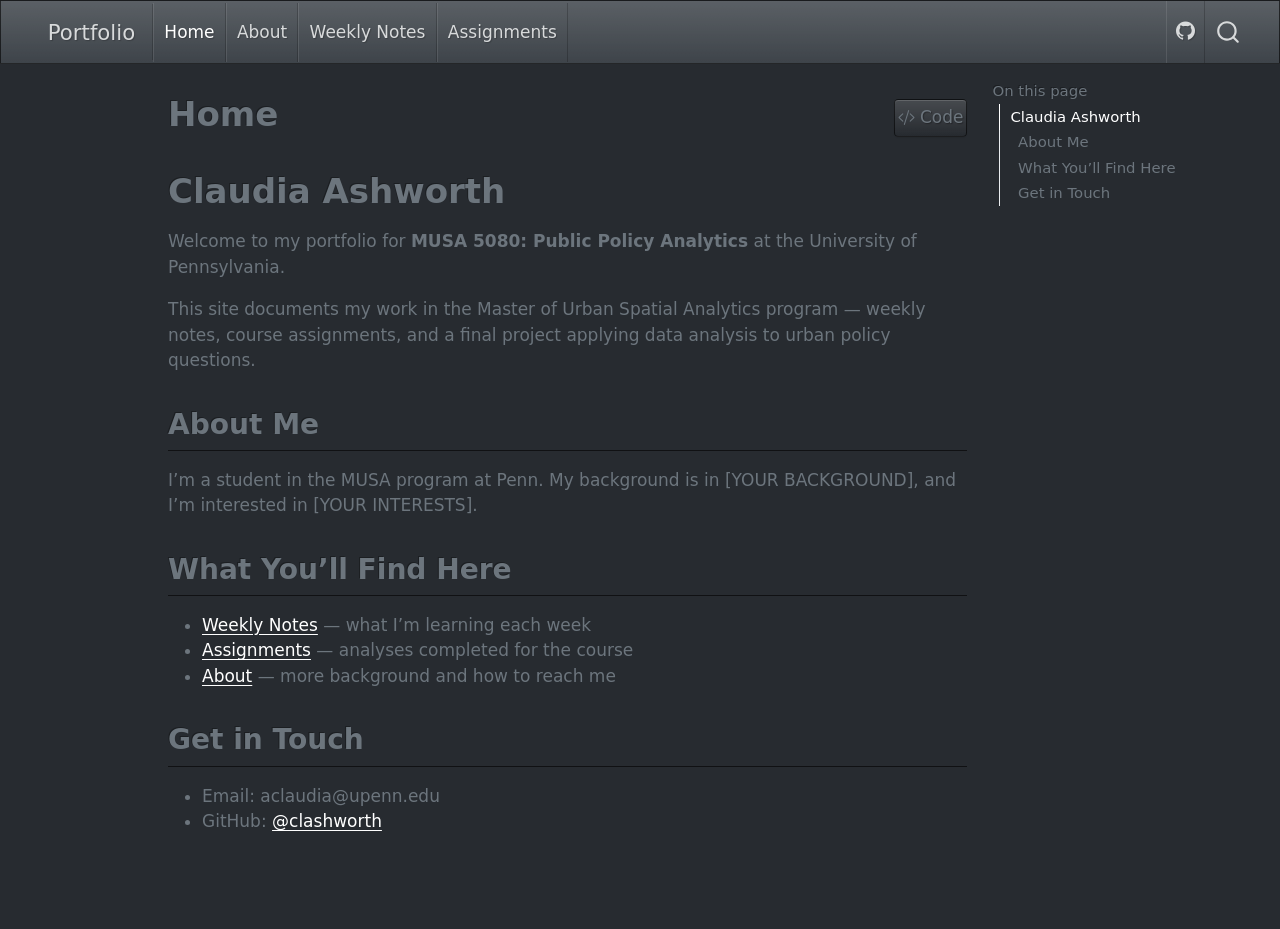
==== commit 870543fc: "website theme" ====
--- a/docs/index.html
+++ b/docs/index.html
@@ -77,10 +77,10 @@
 <script src="site_libs/quarto-html/tippy.umd.min.js"></script>
 <script src="site_libs/quarto-html/anchor.min.js"></script>
 <link href="site_libs/quarto-html/tippy.css" rel="stylesheet">
-<link href="site_libs/quarto-html/quarto-syntax-highlighting-64a204ab8560d761af7679ceaba22944.css" rel="stylesheet" id="quarto-text-highlighting-styles">
+<link href="site_libs/quarto-html/quarto-syntax-highlighting-dark-b85bc7c33db8c58e0ec93c3465666fed.css" rel="stylesheet" id="quarto-text-highlighting-styles">
 <script src="site_libs/bootstrap/bootstrap.min.js"></script>
 <link href="site_libs/bootstrap/bootstrap-icons.css" rel="stylesheet">
-<link href="site_libs/bootstrap/bootstrap-445b8638c3d06994fee0907d791121c4.min.css" rel="stylesheet" append-hash="true" id="quarto-bootstrap" data-mode="light">
+<link href="site_libs/bootstrap/bootstrap-b9d8a8ee537982bd23316c6cd2ca14cb.min.css" rel="stylesheet" append-hash="true" id="quarto-bootstrap" data-mode="dark">
 <script id="quarto-search-options" type="application/json">{
   "location": "navbar",
   "copy-button": false,
--- a/docs/site_libs/quarto-html/quarto-syntax-highlighting-dark-b85bc7c33db8c58e0ec93c3465666fed.css
+++ b/docs/site_libs/quarto-html/quarto-syntax-highlighting-dark-b85bc7c33db8c58e0ec93c3465666fed.css
@@ -0,0 +1,219 @@
+/* quarto syntax highlight colors */
+:root {
+  --quarto-hl-al-color: #f07178;
+  --quarto-hl-an-color: #d4d0ab;
+  --quarto-hl-at-color: #00e0e0;
+  --quarto-hl-bn-color: #d4d0ab;
+  --quarto-hl-bu-color: #abe338;
+  --quarto-hl-ch-color: #abe338;
+  --quarto-hl-co-color: #f8f8f2;
+  --quarto-hl-cv-color: #ffd700;
+  --quarto-hl-cn-color: #ffd700;
+  --quarto-hl-cf-color: #ffa07a;
+  --quarto-hl-dt-color: #ffa07a;
+  --quarto-hl-dv-color: #d4d0ab;
+  --quarto-hl-do-color: #f8f8f2;
+  --quarto-hl-er-color: #f07178;
+  --quarto-hl-ex-color: #00e0e0;
+  --quarto-hl-fl-color: #d4d0ab;
+  --quarto-hl-fu-color: #ffa07a;
+  --quarto-hl-im-color: #abe338;
+  --quarto-hl-in-color: #d4d0ab;
+  --quarto-hl-kw-color: #ffa07a;
+  --quarto-hl-op-color: #ffa07a;
+  --quarto-hl-ot-color: #00e0e0;
+  --quarto-hl-pp-color: #dcc6e0;
+  --quarto-hl-re-color: #00e0e0;
+  --quarto-hl-sc-color: #abe338;
+  --quarto-hl-ss-color: #abe338;
+  --quarto-hl-st-color: #abe338;
+  --quarto-hl-va-color: #00e0e0;
+  --quarto-hl-vs-color: #abe338;
+  --quarto-hl-wa-color: #dcc6e0;
+}
+
+/* other quarto variables */
+:root {
+  --quarto-font-monospace: SFMono-Regular, Menlo, Monaco, Consolas, "Liberation Mono", "Courier New", monospace;
+}
+
+/* syntax highlight based on Pandoc's rules */
+pre > code.sourceCode > span {
+  color: #f8f8f2;
+}
+
+code.sourceCode > span {
+  color: #f8f8f2;
+}
+
+div.sourceCode,
+div.sourceCode pre.sourceCode {
+  color: #f8f8f2;
+}
+
+/* Normal */
+code span {
+  color: #f8f8f2;
+}
+
+/* Alert */
+code span.al {
+  color: #f07178;
+}
+
+/* Annotation */
+code span.an {
+  color: #d4d0ab;
+}
+
+/* Attribute */
+code span.at {
+  color: #00e0e0;
+}
+
+/* BaseN */
+code span.bn {
+  color: #d4d0ab;
+}
+
+/* BuiltIn */
+code span.bu {
+  color: #abe338;
+}
+
+/* ControlFlow */
+code span.cf {
+  font-weight: bold;
+  color: #ffa07a;
+}
+
+/* Char */
+code span.ch {
+  color: #abe338;
+}
+
+/* Constant */
+code span.cn {
+  color: #ffd700;
+}
+
+/* Comment */
+code span.co {
+  font-style: italic;
+  color: #f8f8f2;
+}
+
+/* CommentVar */
+code span.cv {
+  color: #ffd700;
+}
+
+/* Documentation */
+code span.do {
+  color: #f8f8f2;
+}
+
+/* DataType */
+code span.dt {
+  color: #ffa07a;
+}
+
+/* DecVal */
+code span.dv {
+  color: #d4d0ab;
+}
+
+/* Error */
+code span.er {
+  color: #f07178;
+  text-decoration: underline;
+}
+
+/* Extension */
+code span.ex {
+  font-weight: bold;
+  color: #00e0e0;
+}
+
+/* Float */
+code span.fl {
+  color: #d4d0ab;
+}
+
+/* Function */
+code span.fu {
+  color: #ffa07a;
+}
+
+/* Import */
+code span.im {
+  color: #abe338;
+}
+
+/* Information */
+code span.in {
+  color: #d4d0ab;
+}
+
+/* Keyword */
+code span.kw {
+  font-weight: bold;
+  color: #ffa07a;
+}
+
+/* Operator */
+code span.op {
+  color: #ffa07a;
+}
+
+/* Other */
+code span.ot {
+  color: #00e0e0;
+}
+
+/* Preprocessor */
+code span.pp {
+  color: #dcc6e0;
+}
+
+/* RegionMarker */
+code span.re {
+  background-color: #f8f8f2;
+  color: #00e0e0;
+}
+
+/* SpecialChar */
+code span.sc {
+  color: #abe338;
+}
+
+/* SpecialString */
+code span.ss {
+  color: #abe338;
+}
+
+/* String */
+code span.st {
+  color: #abe338;
+}
+
+/* Variable */
+code span.va {
+  color: #00e0e0;
+}
+
+/* VerbatimString */
+code span.vs {
+  color: #abe338;
+}
+
+/* Warning */
+code span.wa {
+  color: #dcc6e0;
+}
+
+.prevent-inlining {
+  content: "</";
+}
+
+/*# sourceMappingURL=4ed8f1090dec6531da29ab00902aa718.css.map */
